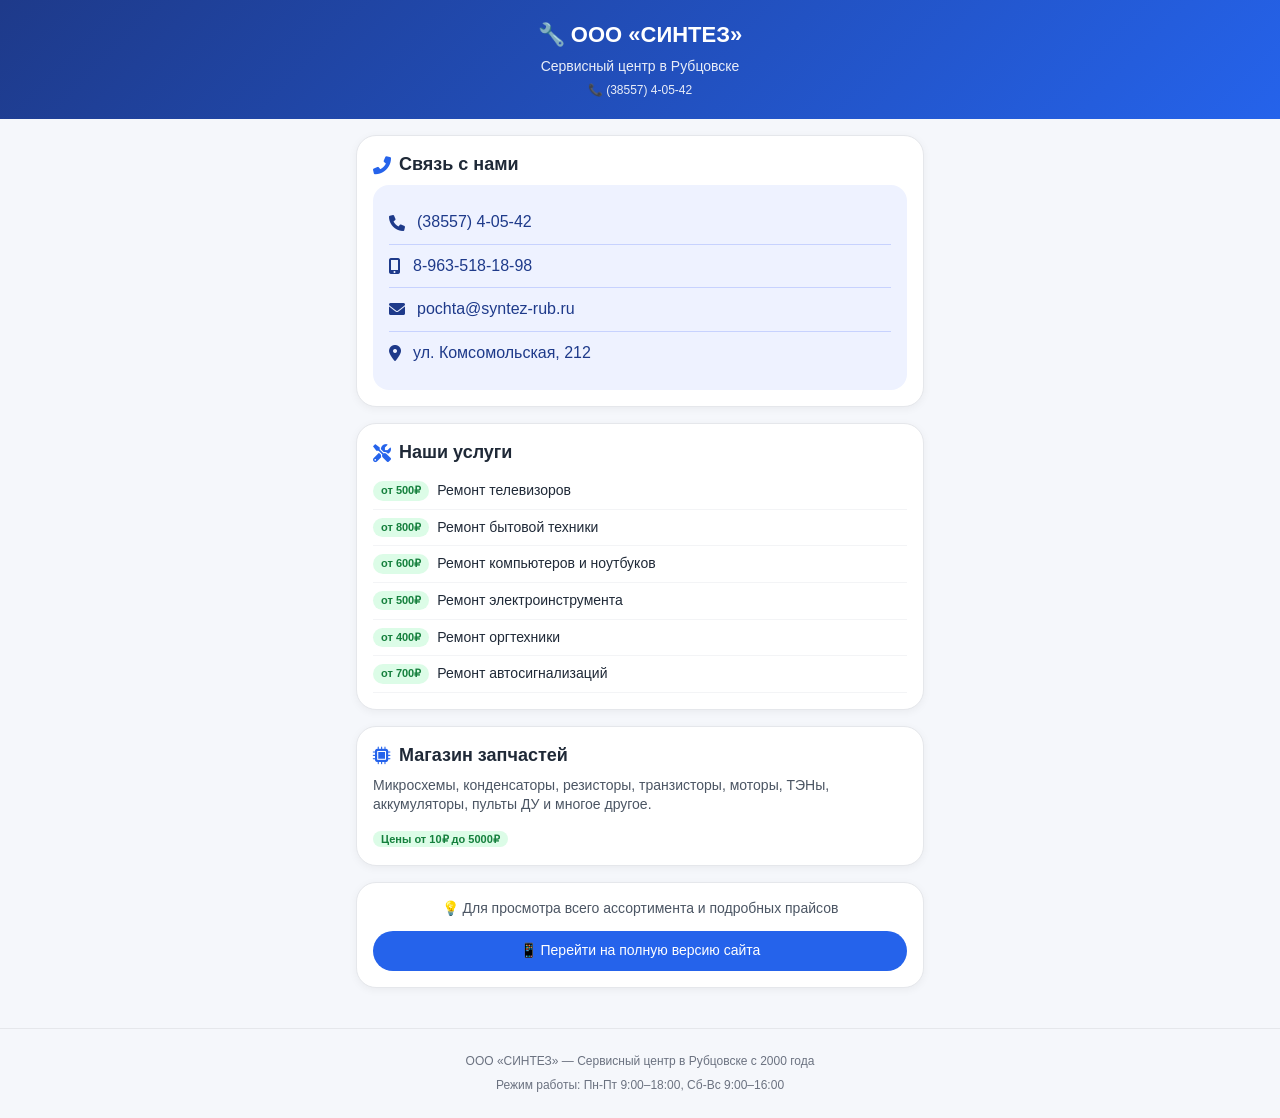
==== mobile.html @ 0b293bf0 "Create mobile.html" ====
<!DOCTYPE html>
<html lang="ru">
<head>
    <meta charset="UTF-8">
    <meta name="viewport" content="width=device-width, initial-scale=1.0, maximum-scale=1.0, user-scalable=yes">
    <title>ООО "СИНТЕЗ" — мобильная версия</title>
    <link rel="stylesheet" href="https://cdnjs.cloudflare.com/ajax/libs/font-awesome/6.0.0/css/all.min.css">
    <style>
        * {
            margin: 0;
            padding: 0;
            box-sizing: border-box;
        }
        body {
            font-family: -apple-system, BlinkMacSystemFont, 'Segoe UI', Roboto, sans-serif;
            background: #f5f7fb;
            color: #1f2937;
            line-height: 1.4;
        }
        .header {
            background: linear-gradient(135deg, #1e3a8a, #2563eb);
            color: white;
            padding: 20px 16px;
            text-align: center;
        }
        .header h1 {
            font-size: 22px;
            margin-bottom: 6px;
        }
        .header p {
            font-size: 14px;
            opacity: 0.9;
        }
        .container {
            padding: 16px;
            max-width: 600px;
            margin: 0 auto;
        }
        .card {
            background: white;
            border-radius: 20px;
            padding: 16px;
            margin-bottom: 16px;
            box-shadow: 0 2px 8px rgba(0,0,0,0.05);
            border: 1px solid #e5e7eb;
        }
        .card h3 {
            font-size: 18px;
            margin-bottom: 8px;
            display: flex;
            align-items: center;
            gap: 8px;
        }
        .card h3 i {
            color: #2563eb;
        }
        .card p {
            font-size: 14px;
            color: #4b5563;
            margin-bottom: 12px;
        }
        .btn {
            display: inline-block;
            background: #2563eb;
            color: white;
            padding: 10px 20px;
            border-radius: 30px;
            text-decoration: none;
            font-size: 14px;
            font-weight: 500;
            text-align: center;
            transition: 0.2s;
        }
        .btn-block {
            display: block;
            width: 100%;
            text-align: center;
        }
        .contact-block {
            background: #eef2ff;
            border-radius: 16px;
            padding: 16px;
            margin-top: 8px;
        }
        .contact-block a {
            display: flex;
            align-items: center;
            gap: 12px;
            text-decoration: none;
            color: #1e3a8a;
            font-size: 16px;
            font-weight: 500;
            padding: 10px 0;
            border-bottom: 1px solid #c7d2fe;
        }
        .contact-block a:last-child {
            border-bottom: none;
        }
        .footer {
            text-align: center;
            padding: 24px 16px;
            font-size: 12px;
            color: #6b7280;
            border-top: 1px solid #e5e7eb;
            margin-top: 8px;
        }
        .service-list {
            list-style: none;
        }
        .service-list li {
            padding: 8px 0;
            border-bottom: 1px solid #f3f4f6;
            font-size: 14px;
            display: flex;
            align-items: center;
            gap: 8px;
        }
        .badge {
            background: #dcfce7;
            color: #15803d;
            border-radius: 20px;
            padding: 2px 8px;
            font-size: 11px;
            font-weight: 600;
        }
    </style>
</head>
<body>

<div class="header">
    <h1>🔧 ООО «СИНТЕЗ»</h1>
    <p>Сервисный центр в Рубцовске</p>
    <p style="font-size: 12px; margin-top: 6px;">📞 (38557) 4-05-42</p>
</div>

<div class="container">

    <!-- Контакты (самое важное — сверху) -->
    <div class="card">
        <h3><i class="fas fa-phone-alt"></i> Связь с нами</h3>
        <div class="contact-block">
            <a href="tel:+73855740542"><i class="fas fa-phone"></i> (38557) 4-05-42</a>
            <a href="tel:+79635181898"><i class="fas fa-mobile-alt"></i> 8-963-518-18-98</a>
            <a href="mailto:pochta@syntez-rub.ru"><i class="fas fa-envelope"></i> pochta@syntez-rub.ru</a>
            <a href="https://yandex.ru/maps/?text=Рубцовск+Комсомольская+212" target="_blank"><i class="fas fa-map-marker-alt"></i> ул. Комсомольская, 212</a>
        </div>
    </div>

    <!-- Услуги (кратко) -->
    <div class="card">
        <h3><i class="fas fa-tools"></i> Наши услуги</h3>
        <ul class="service-list">
            <li><span class="badge">от 500₽</span> Ремонт телевизоров</li>
            <li><span class="badge">от 800₽</span> Ремонт бытовой техники</li>
            <li><span class="badge">от 600₽</span> Ремонт компьютеров и ноутбуков</li>
            <li><span class="badge">от 500₽</span> Ремонт электроинструмента</li>
            <li><span class="badge">от 400₽</span> Ремонт оргтехники</li>
            <li><span class="badge">от 700₽</span> Ремонт автосигнализаций</li>
        </ul>
    </div>

    <!-- Магазин запчастей (кратко) -->
    <div class="card">
        <h3><i class="fas fa-microchip"></i> Магазин запчастей</h3>
        <p>Микросхемы, конденсаторы, резисторы, транзисторы, моторы, ТЭНы, аккумуляторы, пульты ДУ и многое другое.</p>
        <span class="badge">Цены от 10₽ до 5000₽</span>
    </div>

    <!-- Кнопка перехода на полную версию -->
    <div class="card" style="text-align: center;">
        <p style="margin-bottom: 12px;">💡 Для просмотра всего ассортимента и подробных прайсов</p>
        <a href="index.html" class="btn btn-block">📱 Перейти на полную версию сайта</a>
    </div>

</div>

<div class="footer">
    <p>ООО «СИНТЕЗ» — Сервисный центр в Рубцовске с 2000 года</p>
    <p style="margin-top: 8px;">Режим работы: Пн-Пт 9:00–18:00, Сб-Вс 9:00–16:00</p>
</div>

</body>
</html>
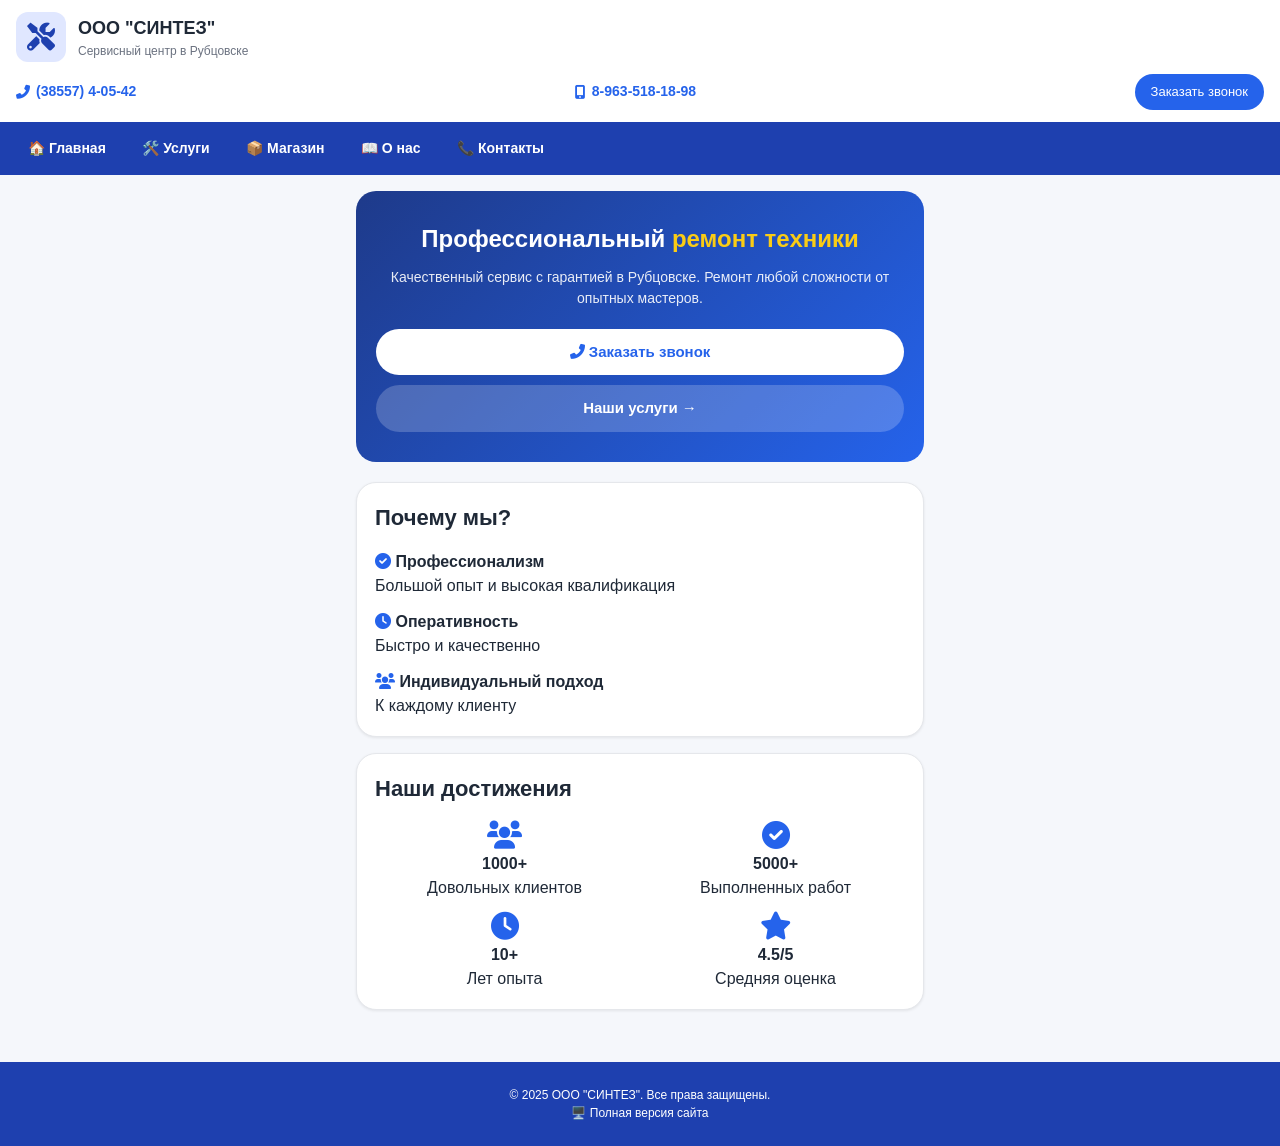
==== commit 8637218d: "Update mobile.html" ====
--- a/mobile.html
+++ b/mobile.html
@@ -11,173 +11,532 @@
             padding: 0;
             box-sizing: border-box;
         }
+
         body {
             font-family: -apple-system, BlinkMacSystemFont, 'Segoe UI', Roboto, sans-serif;
             background: #f5f7fb;
             color: #1f2937;
-            line-height: 1.4;
-        }
-        .header {
-            background: linear-gradient(135deg, #1e3a8a, #2563eb);
-            color: white;
-            padding: 20px 16px;
-            text-align: center;
-        }
-        .header h1 {
-            font-size: 22px;
-            margin-bottom: 6px;
-        }
-        .header p {
-            font-size: 14px;
-            opacity: 0.9;
-        }
+            line-height: 1.5;
+        }
+
+        /* ===== ШАПКА (как на ПК) ===== */
+        .header-top {
+            background: white;
+            padding: 12px 16px;
+            box-shadow: 0 1px 3px rgba(0,0,0,0.1);
+        }
+        .logo-area {
+            display: flex;
+            align-items: center;
+            gap: 12px;
+            margin-bottom: 12px;
+        }
+        .logo-icon {
+            background: #e0e7ff;
+            width: 50px;
+            height: 50px;
+            border-radius: 12px;
+            display: flex;
+            align-items: center;
+            justify-content: center;
+        }
+        .logo-icon i {
+            font-size: 28px;
+            color: #1e40af;
+        }
+        .logo-text h1 {
+            font-size: 18px;
+            color: #1f2937;
+        }
+        .logo-text p {
+            font-size: 12px;
+            color: #6b7280;
+        }
+        .contact-row-mobile {
+            display: flex;
+            justify-content: space-between;
+            align-items: center;
+            flex-wrap: wrap;
+            gap: 10px;
+            margin-top: 8px;
+        }
+        .phone-link {
+            display: flex;
+            align-items: center;
+            gap: 6px;
+            font-weight: bold;
+            color: #2563eb;
+            text-decoration: none;
+            font-size: 14px;
+        }
+        .callback-btn {
+            background: #2563eb;
+            color: white;
+            padding: 8px 16px;
+            border-radius: 30px;
+            text-decoration: none;
+            font-size: 13px;
+            font-weight: 500;
+        }
+
+        /* ===== МЕНЮ (горизонтальное, прокручиваемое) ===== */
+        .menu-bar {
+            background: #1e40af;
+            padding: 8px 12px;
+            overflow-x: auto;
+            white-space: nowrap;
+            -webkit-overflow-scrolling: touch;
+        }
+        .menu-bar a {
+            display: inline-block;
+            color: white;
+            text-decoration: none;
+            font-size: 14px;
+            font-weight: 600;
+            padding: 8px 14px;
+            margin: 0 2px;
+            border-radius: 30px;
+        }
+        .menu-bar a:active {
+            background: #3b82f6;
+        }
+
+        /* ===== ОБЩИЕ БЛОКИ ===== */
         .container {
-            padding: 16px;
             max-width: 600px;
             margin: 0 auto;
+            padding: 16px;
         }
         .card {
             background: white;
             border-radius: 20px;
-            padding: 16px;
+            padding: 18px;
             margin-bottom: 16px;
-            box-shadow: 0 2px 8px rgba(0,0,0,0.05);
+            box-shadow: 0 1px 3px rgba(0,0,0,0.08);
             border: 1px solid #e5e7eb;
         }
-        .card h3 {
-            font-size: 18px;
-            margin-bottom: 8px;
+        .section-title {
+            font-size: 22px;
+            font-weight: 700;
+            margin-bottom: 16px;
+            color: #1f2937;
+        }
+        .section-subtitle {
+            font-size: 14px;
+            color: #6b7280;
+            margin-bottom: 16px;
+        }
+
+        /* ===== ГЛАВНЫЙ ЭКРАН (hero) ===== */
+        .hero {
+            background: linear-gradient(135deg, #1e3a8a, #2563eb);
+            border-radius: 20px;
+            padding: 30px 20px;
+            text-align: center;
+            color: white;
+            margin-bottom: 20px;
+        }
+        .hero h2 {
+            font-size: 24px;
+            margin-bottom: 10px;
+        }
+        .hero p {
+            font-size: 14px;
+            margin-bottom: 20px;
+            opacity: 0.9;
+        }
+        .hero-buttons {
+            display: flex;
+            flex-direction: column;
+            gap: 10px;
+        }
+        .hero-btn {
+            display: block;
+            background: rgba(255,255,255,0.2);
+            color: white;
+            padding: 12px;
+            border-radius: 50px;
+            text-decoration: none;
+            font-weight: 600;
+            font-size: 15px;
+        }
+        .hero-btn.primary {
+            background: white;
+            color: #2563eb;
+        }
+
+        /* ===== СЕТКА УСЛУГ ===== */
+        .services-grid {
+            display: flex;
+            flex-direction: column;
+            gap: 14px;
+        }
+        .service-item-card {
+            background: white;
+            border: 1px solid #e5e7eb;
+            border-radius: 16px;
+            overflow: hidden;
+        }
+        .service-header {
+            background: #2563eb;
+            padding: 14px;
+            color: white;
+            font-weight: 700;
+            font-size: 16px;
+        }
+        .service-body {
+            padding: 14px;
+        }
+        .service-body p {
+            font-size: 13px;
+            color: #4b5563;
+            margin-bottom: 12px;
+        }
+        .service-features {
+            list-style: none;
+            margin-bottom: 14px;
+        }
+        .service-features li {
+            font-size: 12px;
+            padding: 4px 0;
             display: flex;
             align-items: center;
             gap: 8px;
         }
-        .card h3 i {
+        .order-link {
             color: #2563eb;
-        }
-        .card p {
-            font-size: 14px;
+            text-decoration: none;
+            font-weight: 600;
+            font-size: 13px;
+        }
+
+        /* ===== МАГАЗИН (сетка) ===== */
+        .shop-grid {
+            display: grid;
+            grid-template-columns: repeat(2, 1fr);
+            gap: 12px;
+        }
+        .product-card {
+            background: white;
+            border: 1px solid #e5e7eb;
+            border-radius: 16px;
+            padding: 12px;
+            text-align: center;
+        }
+        .product-card i {
+            font-size: 32px;
+            color: #2563eb;
+            margin-bottom: 8px;
+        }
+        .product-card h4 {
+            font-size: 14px;
+            font-weight: 600;
+            margin-bottom: 4px;
+        }
+        .product-card p {
+            font-size: 12px;
+            color: #6b7280;
+        }
+        .product-price {
+            font-weight: bold;
+            color: #16a34a;
+            margin-top: 8px;
+            font-size: 14px;
+        }
+
+        /* ===== ОТЗЫВЫ ===== */
+        .review-card {
+            background: white;
+            border-radius: 16px;
+            padding: 14px;
+            margin-bottom: 12px;
+            border-left: 4px solid #2563eb;
+            box-shadow: 0 1px 2px rgba(0,0,0,0.05);
+        }
+        .review-name {
+            font-weight: bold;
+            margin-bottom: 6px;
+        }
+        .review-text {
+            font-size: 13px;
             color: #4b5563;
-            margin-bottom: 12px;
-        }
-        .btn {
-            display: inline-block;
-            background: #2563eb;
-            color: white;
-            padding: 10px 20px;
-            border-radius: 30px;
-            text-decoration: none;
-            font-size: 14px;
-            font-weight: 500;
-            text-align: center;
-            transition: 0.2s;
-        }
-        .btn-block {
-            display: block;
-            width: 100%;
-            text-align: center;
-        }
-        .contact-block {
-            background: #eef2ff;
-            border-radius: 16px;
-            padding: 16px;
-            margin-top: 8px;
-        }
-        .contact-block a {
+            margin-bottom: 6px;
+        }
+        .review-date {
+            font-size: 10px;
+            color: #9ca3af;
+        }
+
+        /* ===== КОНТАКТЫ ===== */
+        .contact-info {
+            display: flex;
+            flex-direction: column;
+            gap: 12px;
+        }
+        .contact-line {
             display: flex;
             align-items: center;
             gap: 12px;
-            text-decoration: none;
-            color: #1e3a8a;
-            font-size: 16px;
-            font-weight: 500;
-            padding: 10px 0;
-            border-bottom: 1px solid #c7d2fe;
-        }
-        .contact-block a:last-child {
-            border-bottom: none;
-        }
+            font-size: 14px;
+        }
+        .requisites {
+            background: #f3f4f6;
+            border-radius: 16px;
+            padding: 14px;
+            margin-top: 12px;
+            font-size: 12px;
+        }
+
+        /* ===== ФУТЕР ===== */
         .footer {
+            background: #1e40af;
+            color: white;
             text-align: center;
             padding: 24px 16px;
+            margin-top: 20px;
             font-size: 12px;
-            color: #6b7280;
-            border-top: 1px solid #e5e7eb;
-            margin-top: 8px;
-        }
-        .service-list {
-            list-style: none;
-        }
-        .service-list li {
-            padding: 8px 0;
-            border-bottom: 1px solid #f3f4f6;
-            font-size: 14px;
-            display: flex;
-            align-items: center;
-            gap: 8px;
-        }
-        .badge {
-            background: #dcfce7;
-            color: #15803d;
-            border-radius: 20px;
-            padding: 2px 8px;
-            font-size: 11px;
-            font-weight: 600;
+        }
+        .footer a {
+            color: white;
+            text-decoration: none;
+        }
+
+        .hidden-section {
+            display: none;
+        }
+        .active-section {
+            display: block;
         }
     </style>
 </head>
 <body>
 
-<div class="header">
-    <h1>🔧 ООО «СИНТЕЗ»</h1>
-    <p>Сервисный центр в Рубцовске</p>
-    <p style="font-size: 12px; margin-top: 6px;">📞 (38557) 4-05-42</p>
+<!-- ШАПКА -->
+<div class="header-top">
+    <div class="logo-area">
+        <div class="logo-icon">
+            <i class="fas fa-tools"></i>
+        </div>
+        <div class="logo-text">
+            <h1>ООО "СИНТЕЗ"</h1>
+            <p>Сервисный центр в Рубцовске</p>
+        </div>
+    </div>
+    <div class="contact-row-mobile">
+        <a href="tel:+73855740542" class="phone-link">
+            <i class="fas fa-phone-alt"></i> (38557) 4-05-42
+        </a>
+        <a href="tel:+79635181898" class="phone-link">
+            <i class="fas fa-mobile-alt"></i> 8-963-518-18-98
+        </a>
+        <a href="#contact" class="callback-btn" id="mobile-callback-link">Заказать звонок</a>
+    </div>
 </div>
 
-<div class="container">
-
-    <!-- Контакты (самое важное — сверху) -->
-    <div class="card">
-        <h3><i class="fas fa-phone-alt"></i> Связь с нами</h3>
-        <div class="contact-block">
-            <a href="tel:+73855740542"><i class="fas fa-phone"></i> (38557) 4-05-42</a>
-            <a href="tel:+79635181898"><i class="fas fa-mobile-alt"></i> 8-963-518-18-98</a>
-            <a href="mailto:pochta@syntez-rub.ru"><i class="fas fa-envelope"></i> pochta@syntez-rub.ru</a>
-            <a href="https://yandex.ru/maps/?text=Рубцовск+Комсомольская+212" target="_blank"><i class="fas fa-map-marker-alt"></i> ул. Комсомольская, 212</a>
-        </div>
-    </div>
-
-    <!-- Услуги (кратко) -->
-    <div class="card">
-        <h3><i class="fas fa-tools"></i> Наши услуги</h3>
-        <ul class="service-list">
-            <li><span class="badge">от 500₽</span> Ремонт телевизоров</li>
-            <li><span class="badge">от 800₽</span> Ремонт бытовой техники</li>
-            <li><span class="badge">от 600₽</span> Ремонт компьютеров и ноутбуков</li>
-            <li><span class="badge">от 500₽</span> Ремонт электроинструмента</li>
-            <li><span class="badge">от 400₽</span> Ремонт оргтехники</li>
-            <li><span class="badge">от 700₽</span> Ремонт автосигнализаций</li>
-        </ul>
-    </div>
-
-    <!-- Магазин запчастей (кратко) -->
-    <div class="card">
-        <h3><i class="fas fa-microchip"></i> Магазин запчастей</h3>
-        <p>Микросхемы, конденсаторы, резисторы, транзисторы, моторы, ТЭНы, аккумуляторы, пульты ДУ и многое другое.</p>
-        <span class="badge">Цены от 10₽ до 5000₽</span>
-    </div>
-
-    <!-- Кнопка перехода на полную версию -->
-    <div class="card" style="text-align: center;">
-        <p style="margin-bottom: 12px;">💡 Для просмотра всего ассортимента и подробных прайсов</p>
-        <a href="index.html" class="btn btn-block">📱 Перейти на полную версию сайта</a>
-    </div>
-
+<!-- МЕНЮ (5 разделов) -->
+<div class="menu-bar">
+    <a href="#" data-section="home">🏠 Главная</a>
+    <a href="#" data-section="services">🛠️ Услуги</a>
+    <a href="#" data-section="shop">📦 Магазин</a>
+    <a href="#" data-section="about">📖 О нас</a>
+    <a href="#" data-section="contacts">📞 Контакты</a>
 </div>
 
-<div class="footer">
-    <p>ООО «СИНТЕЗ» — Сервисный центр в Рубцовске с 2000 года</p>
-    <p style="margin-top: 8px;">Режим работы: Пн-Пт 9:00–18:00, Сб-Вс 9:00–16:00</p>
+<!-- КОНТЕЙНЕР ДЛЯ ВСЕХ РАЗДЕЛОВ -->
+<div class="container" id="sections-container">
+    
+    <!-- РАЗДЕЛ: ГЛАВНАЯ -->
+    <div id="home-section" class="section active-section">
+        <div class="hero">
+            <h2>Профессиональный <span style="color:#facc15;">ремонт техники</span></h2>
+            <p>Качественный сервис с гарантией в Рубцовске. Ремонт любой сложности от опытных мастеров.</p>
+            <div class="hero-buttons">
+                <a href="tel:+73855740542" class="hero-btn primary"><i class="fas fa-phone-alt"></i> Заказать звонок</a>
+                <a href="#" data-section="services" class="hero-btn">Наши услуги →</a>
+            </div>
+        </div>
+
+        <div class="card">
+            <h3 class="section-title">Почему мы?</h3>
+            <div style="display:flex; flex-direction:column; gap:12px;">
+                <div><i class="fas fa-check-circle" style="color:#2563eb;"></i> <strong>Профессионализм</strong><br>Большой опыт и высокая квалификация</div>
+                <div><i class="fas fa-clock" style="color:#2563eb;"></i> <strong>Оперативность</strong><br>Быстро и качественно</div>
+                <div><i class="fas fa-users" style="color:#2563eb;"></i> <strong>Индивидуальный подход</strong><br>К каждому клиенту</div>
+            </div>
+        </div>
+
+        <div class="card">
+            <h3 class="section-title">Наши достижения</h3>
+            <div style="display:grid; grid-template-columns:repeat(2,1fr); gap:12px; text-align:center;">
+                <div><i class="fas fa-users" style="font-size:28px; color:#2563eb;"></i><br><strong>1000+</strong><br>Довольных клиентов</div>
+                <div><i class="fas fa-check-circle" style="font-size:28px; color:#2563eb;"></i><br><strong>5000+</strong><br>Выполненных работ</div>
+                <div><i class="fas fa-clock" style="font-size:28px; color:#2563eb;"></i><br><strong>10+</strong><br>Лет опыта</div>
+                <div><i class="fas fa-star" style="font-size:28px; color:#2563eb;"></i><br><strong>4.5/5</strong><br>Средняя оценка</div>
+            </div>
+        </div>
+    </div>
+
+    <!-- РАЗДЕЛ: УСЛУГИ -->
+    <div id="services-section" class="section hidden-section">
+        <div class="card">
+            <h3 class="section-title">Ремонт техники любой сложности</h3>
+            <p class="section-subtitle">Все виды бытовой и цифровой техники</p>
+            <div class="services-grid">
+                <div class="service-item-card">
+                    <div class="service-header"><i class="fas fa-tv"></i> Ремонт телевизоров</div>
+                    <div class="service-body">
+                        <p>Диагностика и ремонт ЖК, LED и плазменных телевизоров.</p>
+                        <ul class="service-features">
+                            <li><i class="fas fa-check-circle" style="color:#16a34a;"></i> Диагностика бесплатно</li>
+                            <li><i class="fas fa-check-circle" style="color:#16a34a;"></i> Гарантия до 2 лет</li>
+                            <li><i class="fas fa-check-circle" style="color:#16a34a;"></i> Выезд мастера</li>
+                        </ul>
+                        <a href="#contact" class="order-link">Заказать ремонт →</a>
+                    </div>
+                </div>
+                <div class="service-item-card">
+                    <div class="service-header"><i class="fas fa-blender"></i> Ремонт бытовой техники</div>
+                    <div class="service-body">
+                        <p>Холодильники, стиральные машины, микроволновки, пылесосы.</p>
+                        <ul class="service-features">
+                            <li><i class="fas fa-check-circle" style="color:#16a34a;"></i> Оригинальные запчасти</li>
+                            <li><i class="fas fa-check-circle" style="color:#16a34a;"></i> Ремонт в день обращения</li>
+                            <li><i class="fas fa-check-circle" style="color:#16a34a;"></i> Гарантия 1 год</li>
+                        </ul>
+                        <a href="#contact" class="order-link">Заказать ремонт →</a>
+                    </div>
+                </div>
+                <div class="service-item-card">
+                    <div class="service-header"><i class="fas fa-laptop"></i> Ремонт компьютеров</div>
+                    <div class="service-body">
+                        <p>ПК, ноутбуки, моноблоки. Чистка, замена термопасты.</p>
+                        <ul class="service-features">
+                            <li><i class="fas fa-check-circle" style="color:#16a34a;"></i> Восстановление данных</li>
+                            <li><i class="fas fa-check-circle" style="color:#16a34a;"></i> Апгрейд системы</li>
+                            <li><i class="fas fa-check-circle" style="color:#16a34a;"></i> Установка ПО</li>
+                        </ul>
+                        <a href="#contact" class="order-link">Заказать ремонт →</a>
+                    </div>
+                </div>
+            </div>
+        </div>
+    </div>
+
+    <!-- РАЗДЕЛ: МАГАЗИН -->
+    <div id="shop-section" class="section hidden-section">
+        <div class="card">
+            <h3 class="section-title">Запчасти и комплектующие</h3>
+            <div class="shop-grid">
+                <div class="product-card"><i class="fas fa-microchip"></i><h4>Микросхемы</h4><p>от 50 ₽</p></div>
+                <div class="product-card"><i class="fas fa-bolt"></i><h4>Конденсаторы</h4><p>от 20 ₽</p></div>
+                <div class="product-card"><i class="fas fa-charging-station"></i><h4>Резисторы</h4><p>от 10 ₽</p></div>
+                <div class="product-card"><i class="fas fa-project-diagram"></i><h4>Транзисторы</h4><p>от 30 ₽</p></div>
+                <div class="product-card"><i class="fas fa-fan"></i><h4>Моторы</h4><p>от 1500 ₽</p></div>
+                <div class="product-card"><i class="fas fa-temperature-high"></i><h4>ТЭНы</h4><p>от 500 ₽</p></div>
+            </div>
+        </div>
+    </div>
+
+    <!-- РАЗДЕЛ: О НАС -->
+    <div id="about-section" class="section hidden-section">
+        <div class="card">
+            <h3 class="section-title">ООО "СИНТЕЗ" - Сервисный центр</h3>
+            <p>Более 15 лет мы предоставляем профессиональные услуги по ремонту техники в Рубцовске.</p>
+        </div>
+        <div class="card">
+            <h3 class="section-title">Наша история</h3>
+            <p>Основан в 2000 году с небольшой мастерской. Выросли в крупный сервисный центр.</p>
+            <p>В 2015 году первыми внедрили систему электронной очереди и онлайн-записи.</p>
+        </div>
+        <div class="card">
+            <h3 class="section-title">Наша миссия</h3>
+            <p>Ваша рабочая техника - наша забота!</p>
+        </div>
+    </div>
+
+    <!-- РАЗДЕЛ: КОНТАКТЫ -->
+    <div id="contacts-section" class="section hidden-section">
+        <div class="card">
+            <h3 class="section-title">Свяжитесь с нами</h3>
+            <div class="contact-info">
+                <div class="contact-line"><i class="fas fa-phone-alt"></i> (38557) 4-05-42</div>
+                <div class="contact-line"><i class="fas fa-mobile-alt"></i> 8-963-518-18-98</div>
+                <div class="contact-line"><i class="fas fa-envelope"></i> pochta@syntez-rub.ru</div>
+                <div class="contact-line"><i class="fas fa-map-marker-alt"></i> г. Рубцовск, ул. Комсомольская, 212</div>
+            </div>
+        </div>
+        <div class="card">
+            <h3 class="section-title">Режим работы</h3>
+            <p>Пн-Пт: 9:00 – 18:00</p>
+            <p>Сб-Вс: 9:00 – 16:00</p>
+        </div>
+        <div class="card">
+            <h3 class="section-title">Реквизиты</h3>
+            <div class="requisites">
+                ИНН: 1234567890<br>
+                КПП: 123456789<br>
+                ОГРН: 1234567890123
+            </div>
+        </div>
+    </div>
 </div>
+
+<footer class="footer">
+    <p>© 2025 ООО "СИНТЕЗ". Все права защищены.</p>
+    <p><a href="index.html">🖥️ Полная версия сайта</a></p>
+</footer>
+
+<script>
+    // Переключение разделов
+    const sections = {
+        home: document.getElementById('home-section'),
+        services: document.getElementById('services-section'),
+        shop: document.getElementById('shop-section'),
+        about: document.getElementById('about-section'),
+        contacts: document.getElementById('contacts-section')
+    };
+
+    function showSection(sectionId) {
+        Object.keys(sections).forEach(key => {
+            sections[key].classList.add('hidden-section');
+            sections[key].classList.remove('active-section');
+        });
+        sections[sectionId].classList.remove('hidden-section');
+        sections[sectionId].classList.add('active-section');
+        window.scrollTo(0, 0);
+    }
+
+    document.querySelectorAll('.menu-bar a').forEach(link => {
+        link.addEventListener('click', (e) => {
+            e.preventDefault();
+            const section = link.getAttribute('data-section');
+            if (section && sections[section]) {
+                showSection(section);
+            }
+        });
+    });
+
+    // Обработка кнопок "Заказать звонок" и "Наши услуги"
+    document.querySelectorAll('[data-section="services"]').forEach(btn => {
+        btn.addEventListener('click', (e) => {
+            e.preventDefault();
+            showSection('services');
+        });
+    });
+
+    document.getElementById('mobile-callback-link').addEventListener('click', (e) => {
+        e.preventDefault();
+        window.location.href = 'tel:+73855740542';
+    });
+
+    // При клике на "Заказать ремонт" (переход в контакты)
+    document.querySelectorAll('.order-link').forEach(link => {
+        link.addEventListener('click', (e) => {
+            e.preventDefault();
+            showSection('contacts');
+        });
+    });
+</script>
 
 </body>
 </html>
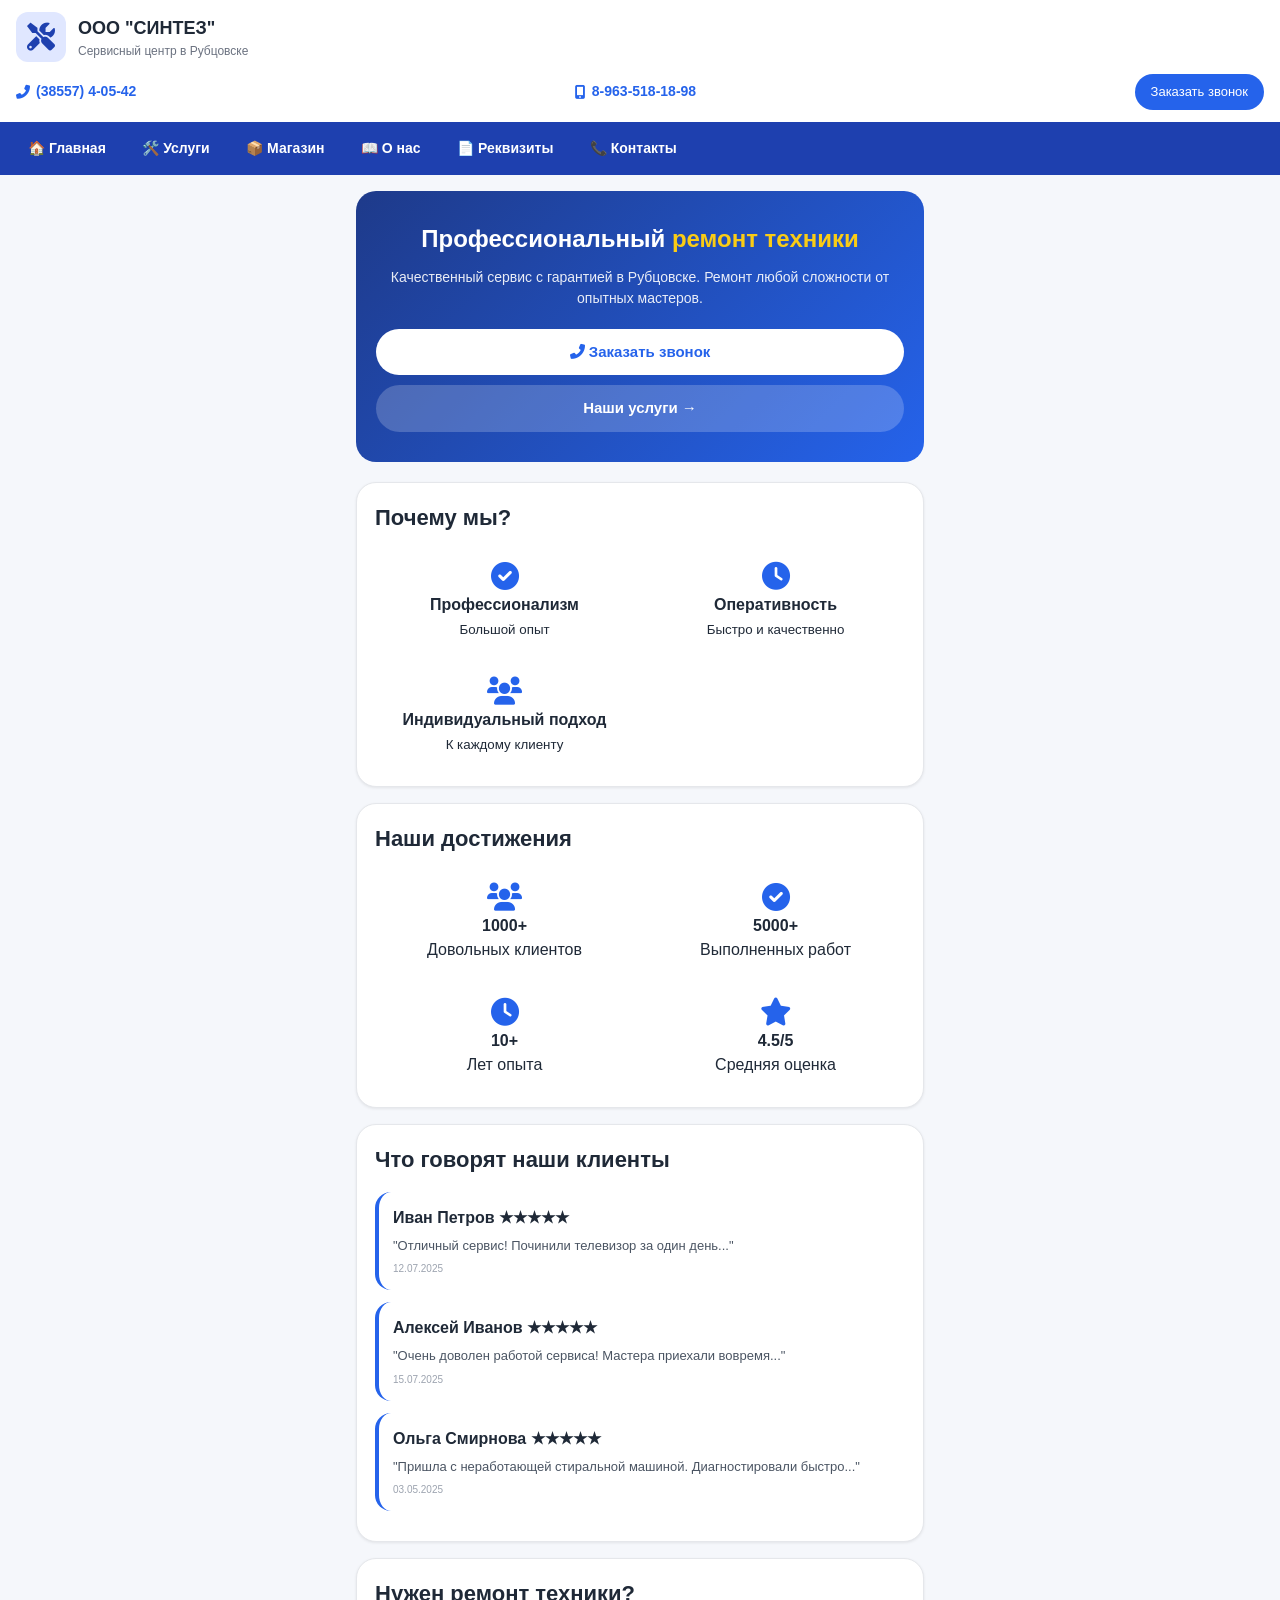
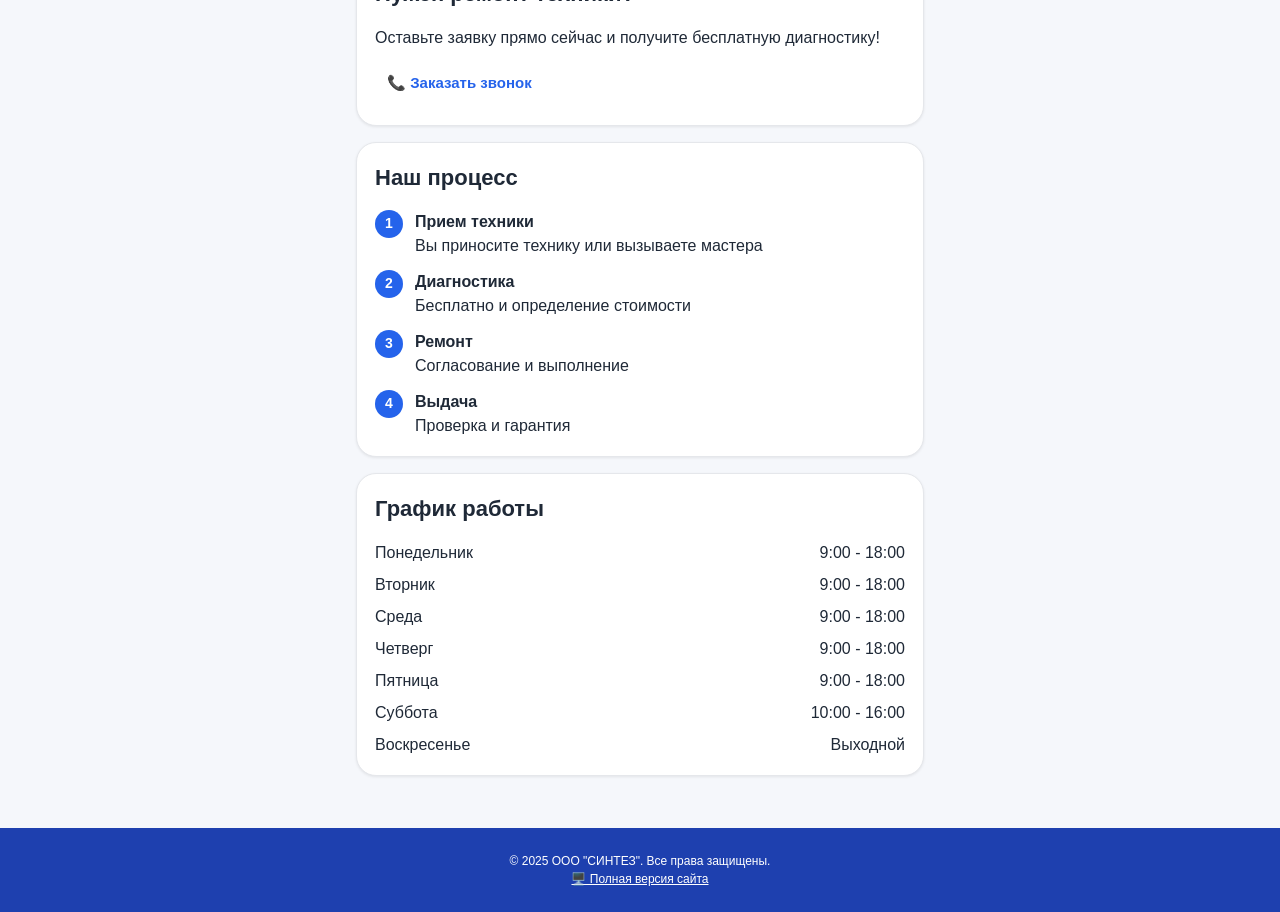
==== commit 76c051c2: "Update mobile.html" ====
--- a/mobile.html
+++ b/mobile.html
@@ -11,15 +11,13 @@
             padding: 0;
             box-sizing: border-box;
         }
-
         body {
             font-family: -apple-system, BlinkMacSystemFont, 'Segoe UI', Roboto, sans-serif;
             background: #f5f7fb;
             color: #1f2937;
             line-height: 1.5;
         }
-
-        /* ===== ШАПКА (как на ПК) ===== */
+        /* ШАПКА */
         .header-top {
             background: white;
             padding: 12px 16px;
@@ -78,8 +76,7 @@
             font-size: 13px;
             font-weight: 500;
         }
-
-        /* ===== МЕНЮ (горизонтальное, прокручиваемое) ===== */
+        /* МЕНЮ (горизонтальное) */
         .menu-bar {
             background: #1e40af;
             padding: 8px 12px;
@@ -100,8 +97,7 @@
         .menu-bar a:active {
             background: #3b82f6;
         }
-
-        /* ===== ОБЩИЕ БЛОКИ ===== */
+        /* ОБЩИЕ БЛОКИ */
         .container {
             max-width: 600px;
             margin: 0 auto;
@@ -126,8 +122,7 @@
             color: #6b7280;
             margin-bottom: 16px;
         }
-
-        /* ===== ГЛАВНЫЙ ЭКРАН (hero) ===== */
+        /* ГЛАВНЫЙ ЭКРАН */
         .hero {
             background: linear-gradient(135deg, #1e3a8a, #2563eb);
             border-radius: 20px;
@@ -164,37 +159,40 @@
             background: white;
             color: #2563eb;
         }
-
-        /* ===== СЕТКА УСЛУГ ===== */
-        .services-grid {
-            display: flex;
-            flex-direction: column;
-            gap: 14px;
-        }
-        .service-item-card {
+        /* СЕТКИ */
+        .grid-3, .grid-4, .shop-grid {
+            display: grid;
+            grid-template-columns: repeat(2, 1fr);
+            gap: 12px;
+        }
+        .grid-item {
+            text-align: center;
+            padding: 12px;
+        }
+        .service-card {
             background: white;
             border: 1px solid #e5e7eb;
             border-radius: 16px;
             overflow: hidden;
+            margin-bottom: 14px;
         }
         .service-header {
             background: #2563eb;
-            padding: 14px;
+            padding: 12px;
             color: white;
             font-weight: 700;
-            font-size: 16px;
+            font-size: 15px;
         }
         .service-body {
-            padding: 14px;
+            padding: 12px;
         }
         .service-body p {
             font-size: 13px;
-            color: #4b5563;
-            margin-bottom: 12px;
+            margin-bottom: 10px;
         }
         .service-features {
             list-style: none;
-            margin-bottom: 14px;
+            margin-bottom: 12px;
         }
         .service-features li {
             font-size: 12px;
@@ -209,13 +207,6 @@
             font-weight: 600;
             font-size: 13px;
         }
-
-        /* ===== МАГАЗИН (сетка) ===== */
-        .shop-grid {
-            display: grid;
-            grid-template-columns: repeat(2, 1fr);
-            gap: 12px;
-        }
         .product-card {
             background: white;
             border: 1px solid #e5e7eb;
@@ -224,34 +215,26 @@
             text-align: center;
         }
         .product-card i {
-            font-size: 32px;
+            font-size: 28px;
             color: #2563eb;
-            margin-bottom: 8px;
+            margin-bottom: 6px;
         }
         .product-card h4 {
-            font-size: 14px;
+            font-size: 13px;
             font-weight: 600;
-            margin-bottom: 4px;
-        }
-        .product-card p {
-            font-size: 12px;
-            color: #6b7280;
         }
         .product-price {
             font-weight: bold;
             color: #16a34a;
-            margin-top: 8px;
-            font-size: 14px;
-        }
-
-        /* ===== ОТЗЫВЫ ===== */
+            margin-top: 6px;
+            font-size: 12px;
+        }
         .review-card {
             background: white;
             border-radius: 16px;
             padding: 14px;
             margin-bottom: 12px;
             border-left: 4px solid #2563eb;
-            box-shadow: 0 1px 2px rgba(0,0,0,0.05);
         }
         .review-name {
             font-weight: bold;
@@ -266,28 +249,19 @@
             font-size: 10px;
             color: #9ca3af;
         }
-
-        /* ===== КОНТАКТЫ ===== */
-        .contact-info {
-            display: flex;
-            flex-direction: column;
+        .contact-line {
+            display: flex;
+            align-items: center;
             gap: 12px;
-        }
-        .contact-line {
-            display: flex;
-            align-items: center;
-            gap: 12px;
-            font-size: 14px;
+            font-size: 14px;
+            padding: 8px 0;
         }
         .requisites {
             background: #f3f4f6;
             border-radius: 16px;
             padding: 14px;
-            margin-top: 12px;
             font-size: 12px;
         }
-
-        /* ===== ФУТЕР ===== */
         .footer {
             background: #1e40af;
             color: white;
@@ -298,14 +272,43 @@
         }
         .footer a {
             color: white;
-            text-decoration: none;
-        }
-
+        }
         .hidden-section {
             display: none;
         }
         .active-section {
             display: block;
+        }
+        .process-steps {
+            display: flex;
+            flex-direction: column;
+            gap: 12px;
+        }
+        .step {
+            display: flex;
+            gap: 12px;
+            align-items: flex-start;
+        }
+        .step-num {
+            background: #2563eb;
+            color: white;
+            width: 28px;
+            height: 28px;
+            border-radius: 50%;
+            display: flex;
+            align-items: center;
+            justify-content: center;
+            font-weight: bold;
+            font-size: 14px;
+        }
+        .schedule-list {
+            display: flex;
+            flex-direction: column;
+            gap: 8px;
+        }
+        .schedule-row {
+            display: flex;
+            justify-content: space-between;
         }
     </style>
 </head>
@@ -314,38 +317,32 @@
 <!-- ШАПКА -->
 <div class="header-top">
     <div class="logo-area">
-        <div class="logo-icon">
-            <i class="fas fa-tools"></i>
-        </div>
+        <div class="logo-icon"><i class="fas fa-tools"></i></div>
         <div class="logo-text">
             <h1>ООО "СИНТЕЗ"</h1>
             <p>Сервисный центр в Рубцовске</p>
         </div>
     </div>
     <div class="contact-row-mobile">
-        <a href="tel:+73855740542" class="phone-link">
-            <i class="fas fa-phone-alt"></i> (38557) 4-05-42
-        </a>
-        <a href="tel:+79635181898" class="phone-link">
-            <i class="fas fa-mobile-alt"></i> 8-963-518-18-98
-        </a>
-        <a href="#contact" class="callback-btn" id="mobile-callback-link">Заказать звонок</a>
+        <a href="tel:+73855740542" class="phone-link"><i class="fas fa-phone-alt"></i> (38557) 4-05-42</a>
+        <a href="tel:+79635181898" class="phone-link"><i class="fas fa-mobile-alt"></i> 8-963-518-18-98</a>
+        <a href="tel:+73855740542" class="callback-btn">Заказать звонок</a>
     </div>
 </div>
 
-<!-- МЕНЮ (5 разделов) -->
+<!-- МЕНЮ -->
 <div class="menu-bar">
     <a href="#" data-section="home">🏠 Главная</a>
     <a href="#" data-section="services">🛠️ Услуги</a>
     <a href="#" data-section="shop">📦 Магазин</a>
     <a href="#" data-section="about">📖 О нас</a>
+    <a href="#" data-section="requisites">📄 Реквизиты</a>
     <a href="#" data-section="contacts">📞 Контакты</a>
 </div>
 
-<!-- КОНТЕЙНЕР ДЛЯ ВСЕХ РАЗДЕЛОВ -->
 <div class="container" id="sections-container">
     
-    <!-- РАЗДЕЛ: ГЛАВНАЯ -->
+    <!-- ===== РАЗДЕЛ: ГЛАВНАЯ ===== -->
     <div id="home-section" class="section active-section">
         <div class="hero">
             <h2>Профессиональный <span style="color:#facc15;">ремонт техники</span></h2>
@@ -358,126 +355,75 @@
 
         <div class="card">
             <h3 class="section-title">Почему мы?</h3>
-            <div style="display:flex; flex-direction:column; gap:12px;">
-                <div><i class="fas fa-check-circle" style="color:#2563eb;"></i> <strong>Профессионализм</strong><br>Большой опыт и высокая квалификация</div>
-                <div><i class="fas fa-clock" style="color:#2563eb;"></i> <strong>Оперативность</strong><br>Быстро и качественно</div>
-                <div><i class="fas fa-users" style="color:#2563eb;"></i> <strong>Индивидуальный подход</strong><br>К каждому клиенту</div>
+            <div class="grid-3">
+                <div class="grid-item"><i class="fas fa-check-circle" style="color:#2563eb; font-size:28px;"></i><br><strong>Профессионализм</strong><br><small>Большой опыт</small></div>
+                <div class="grid-item"><i class="fas fa-clock" style="color:#2563eb; font-size:28px;"></i><br><strong>Оперативность</strong><br><small>Быстро и качественно</small></div>
+                <div class="grid-item"><i class="fas fa-users" style="color:#2563eb; font-size:28px;"></i><br><strong>Индивидуальный подход</strong><br><small>К каждому клиенту</small></div>
             </div>
         </div>
 
         <div class="card">
             <h3 class="section-title">Наши достижения</h3>
-            <div style="display:grid; grid-template-columns:repeat(2,1fr); gap:12px; text-align:center;">
-                <div><i class="fas fa-users" style="font-size:28px; color:#2563eb;"></i><br><strong>1000+</strong><br>Довольных клиентов</div>
-                <div><i class="fas fa-check-circle" style="font-size:28px; color:#2563eb;"></i><br><strong>5000+</strong><br>Выполненных работ</div>
-                <div><i class="fas fa-clock" style="font-size:28px; color:#2563eb;"></i><br><strong>10+</strong><br>Лет опыта</div>
-                <div><i class="fas fa-star" style="font-size:28px; color:#2563eb;"></i><br><strong>4.5/5</strong><br>Средняя оценка</div>
+            <div class="grid-4">
+                <div class="grid-item"><i class="fas fa-users" style="font-size:28px; color:#2563eb;"></i><br><strong>1000+</strong><br>Довольных клиентов</div>
+                <div class="grid-item"><i class="fas fa-check-circle" style="font-size:28px; color:#2563eb;"></i><br><strong>5000+</strong><br>Выполненных работ</div>
+                <div class="grid-item"><i class="fas fa-clock" style="font-size:28px; color:#2563eb;"></i><br><strong>10+</strong><br>Лет опыта</div>
+                <div class="grid-item"><i class="fas fa-star" style="font-size:28px; color:#2563eb;"></i><br><strong>4.5/5</strong><br>Средняя оценка</div>
             </div>
         </div>
-    </div>
-
-    <!-- РАЗДЕЛ: УСЛУГИ -->
+
+        <div class="card">
+            <h3 class="section-title">Что говорят наши клиенты</h3>
+            <div class="review-card"><div class="review-name">Иван Петров ★★★★★</div><div class="review-text">"Отличный сервис! Починили телевизор за один день..."</div><div class="review-date">12.07.2025</div></div>
+            <div class="review-card"><div class="review-name">Алексей Иванов ★★★★★</div><div class="review-text">"Очень доволен работой сервиса! Мастера приехали вовремя..."</div><div class="review-date">15.07.2025</div></div>
+            <div class="review-card"><div class="review-name">Ольга Смирнова ★★★★★</div><div class="review-text">"Пришла с неработающей стиральной машиной. Диагностировали быстро..."</div><div class="review-date">03.05.2025</div></div>
+        </div>
+
+        <!-- Боковые панели (вынесены вниз) -->
+        <div class="card"><h3 class="section-title">Нужен ремонт техники?</h3><p>Оставьте заявку прямо сейчас и получите бесплатную диагностику!</p><a href="tel:+73855740542" class="hero-btn primary" style="display:inline-block; margin-top:10px;">📞 Заказать звонок</a></div>
+        <div class="card"><h3 class="section-title">Наш процесс</h3><div class="process-steps"><div class="step"><div class="step-num">1</div><div><strong>Прием техники</strong><br>Вы приносите технику или вызываете мастера</div></div><div class="step"><div class="step-num">2</div><div><strong>Диагностика</strong><br>Бесплатно и определение стоимости</div></div><div class="step"><div class="step-num">3</div><div><strong>Ремонт</strong><br>Согласование и выполнение</div></div><div class="step"><div class="step-num">4</div><div><strong>Выдача</strong><br>Проверка и гарантия</div></div></div></div>
+        <div class="card"><h3 class="section-title">График работы</h3><div class="schedule-list"><div class="schedule-row"><span>Понедельник</span><span>9:00 - 18:00</span></div><div class="schedule-row"><span>Вторник</span><span>9:00 - 18:00</span></div><div class="schedule-row"><span>Среда</span><span>9:00 - 18:00</span></div><div class="schedule-row"><span>Четверг</span><span>9:00 - 18:00</span></div><div class="schedule-row"><span>Пятница</span><span>9:00 - 18:00</span></div><div class="schedule-row"><span>Суббота</span><span>10:00 - 16:00</span></div><div class="schedule-row"><span>Воскресенье</span><span>Выходной</span></div></div></div>
+    </div>
+
+    <!-- ===== УСЛУГИ (все 9 видов) ===== -->
     <div id="services-section" class="section hidden-section">
-        <div class="card">
-            <h3 class="section-title">Ремонт техники любой сложности</h3>
-            <p class="section-subtitle">Все виды бытовой и цифровой техники</p>
-            <div class="services-grid">
-                <div class="service-item-card">
-                    <div class="service-header"><i class="fas fa-tv"></i> Ремонт телевизоров</div>
-                    <div class="service-body">
-                        <p>Диагностика и ремонт ЖК, LED и плазменных телевизоров.</p>
-                        <ul class="service-features">
-                            <li><i class="fas fa-check-circle" style="color:#16a34a;"></i> Диагностика бесплатно</li>
-                            <li><i class="fas fa-check-circle" style="color:#16a34a;"></i> Гарантия до 2 лет</li>
-                            <li><i class="fas fa-check-circle" style="color:#16a34a;"></i> Выезд мастера</li>
-                        </ul>
-                        <a href="#contact" class="order-link">Заказать ремонт →</a>
-                    </div>
-                </div>
-                <div class="service-item-card">
-                    <div class="service-header"><i class="fas fa-blender"></i> Ремонт бытовой техники</div>
-                    <div class="service-body">
-                        <p>Холодильники, стиральные машины, микроволновки, пылесосы.</p>
-                        <ul class="service-features">
-                            <li><i class="fas fa-check-circle" style="color:#16a34a;"></i> Оригинальные запчасти</li>
-                            <li><i class="fas fa-check-circle" style="color:#16a34a;"></i> Ремонт в день обращения</li>
-                            <li><i class="fas fa-check-circle" style="color:#16a34a;"></i> Гарантия 1 год</li>
-                        </ul>
-                        <a href="#contact" class="order-link">Заказать ремонт →</a>
-                    </div>
-                </div>
-                <div class="service-item-card">
-                    <div class="service-header"><i class="fas fa-laptop"></i> Ремонт компьютеров</div>
-                    <div class="service-body">
-                        <p>ПК, ноутбуки, моноблоки. Чистка, замена термопасты.</p>
-                        <ul class="service-features">
-                            <li><i class="fas fa-check-circle" style="color:#16a34a;"></i> Восстановление данных</li>
-                            <li><i class="fas fa-check-circle" style="color:#16a34a;"></i> Апгрейд системы</li>
-                            <li><i class="fas fa-check-circle" style="color:#16a34a;"></i> Установка ПО</li>
-                        </ul>
-                        <a href="#contact" class="order-link">Заказать ремонт →</a>
-                    </div>
-                </div>
-            </div>
-        </div>
-    </div>
-
-    <!-- РАЗДЕЛ: МАГАЗИН -->
+        <div class="card"><h3 class="section-title">Ремонт техники любой сложности</h3><p>Все виды бытовой и цифровой техники</p></div>
+        <div class="service-card"><div class="service-header"><i class="fas fa-tv"></i> Ремонт телевизоров</div><div class="service-body"><p>Диагностика и ремонт ЖК, LED и плазменных телевизоров.</p><ul class="service-features"><li>✅ Диагностика бесплатно</li><li>✅ Гарантия до 2 лет</li><li>✅ Выезд мастера</li></ul><a href="#contacts-section" class="order-link">Заказать ремонт →</a></div></div>
+        <div class="service-card"><div class="service-header"><i class="fas fa-blender"></i> Ремонт бытовой техники</div><div class="service-body"><p>Холодильники, стиральные машины, микроволновки, пылесосы.</p><ul class="service-features"><li>✅ Оригинальные запчасти</li><li>✅ Ремонт в день обращения</li><li>✅ Гарантия 1 год</li></ul><a href="#contacts-section" class="order-link">Заказать ремонт →</a></div></div>
+        <div class="service-card"><div class="service-header"><i class="fas fa-tools"></i> Ремонт электроинструмента</div><div class="service-body"><p>Дрели, перфораторы, болгарки, шуруповерты.</p><ul class="service-features"><li>✅ Ремонт двигателей</li><li>✅ Замена щеток</li><li>✅ Ремонт аккумуляторов</li></ul><a href="#contacts-section" class="order-link">Заказать ремонт →</a></div></div>
+        <div class="service-card"><div class="service-header"><i class="fas fa-laptop"></i> Ремонт компьютеров и ноутбуков</div><div class="service-body"><p>ПК, ноутбуки, моноблоки. Чистка, замена термопасты.</p><ul class="service-features"><li>✅ Восстановление данных</li><li>✅ Апгрейд системы</li><li>✅ Установка ПО</li></ul><a href="#contacts-section" class="order-link">Заказать ремонт →</a></div></div>
+        <div class="service-card"><div class="service-header"><i class="fas fa-tv"></i> Ремонт ТВ-приставок</div><div class="service-body"><p>Цифровые и спутниковые приставки.</p><ul class="service-features"><li>✅ Настройка каналов</li><li>✅ Ремонт пультов ДУ</li><li>✅ Гарантия 6 месяцев</li></ul><a href="#contacts-section" class="order-link">Заказать ремонт →</a></div></div>
+        <div class="service-card"><div class="service-header"><i class="fas fa-weight-hanging"></i> Ремонт электронных весов</div><div class="service-body"><p>Калибровка, замена тензодатчиков.</p><ul class="service-features"><li>✅ Ремонт промышленных весов</li><li>✅ Кухонных весов</li><li>✅ Торговых весов</li></ul><a href="#contacts-section" class="order-link">Заказать ремонт →</a></div></div>
+        <div class="service-card"><div class="service-header"><i class="fas fa-print"></i> Ремонт оргтехники</div><div class="service-body"><p>Принтеры, МФУ, сканеры, копиры.</p><ul class="service-features"><li>✅ Вызов курьера</li><li>✅ Оригинальные расходники</li><li>✅ Гарантия 6 месяцев</li></ul><a href="#contacts-section" class="order-link">Заказать ремонт →</a></div></div>
+        <div class="service-card"><div class="service-header"><i class="fas fa-utensils"></i> Ремонт кухонной техники</div><div class="service-body"><p>Мультиварки, блендеры, мясорубки, кофеварки.</p><ul class="service-features"><li>✅ Ремонт в день обращения</li><li>✅ Оригинальные запчасти</li><li>✅ Гарантия 3 месяца</li></ul><a href="#contacts-section" class="order-link">Заказать ремонт →</a></div></div>
+        <div class="service-card"><div class="service-header"><i class="fas fa-car"></i> Ремонт автосигнализаций</div><div class="service-body"><p>Диагностика, ремонт брелоков, настройка автозапуска.</p><ul class="service-features"><li>✅ Ремонт брелоков</li><li>✅ Настройка автозапуска</li><li>✅ Гарантия 1 год</li></ul><a href="#contacts-section" class="order-link">Заказать ремонт →</a></div></div>
+    </div>
+
+    <!-- ===== МАГАЗИН ===== -->
     <div id="shop-section" class="section hidden-section">
-        <div class="card">
-            <h3 class="section-title">Запчасти и комплектующие</h3>
-            <div class="shop-grid">
-                <div class="product-card"><i class="fas fa-microchip"></i><h4>Микросхемы</h4><p>от 50 ₽</p></div>
-                <div class="product-card"><i class="fas fa-bolt"></i><h4>Конденсаторы</h4><p>от 20 ₽</p></div>
-                <div class="product-card"><i class="fas fa-charging-station"></i><h4>Резисторы</h4><p>от 10 ₽</p></div>
-                <div class="product-card"><i class="fas fa-project-diagram"></i><h4>Транзисторы</h4><p>от 30 ₽</p></div>
-                <div class="product-card"><i class="fas fa-fan"></i><h4>Моторы</h4><p>от 1500 ₽</p></div>
-                <div class="product-card"><i class="fas fa-temperature-high"></i><h4>ТЭНы</h4><p>от 500 ₽</p></div>
-            </div>
-        </div>
-    </div>
-
-    <!-- РАЗДЕЛ: О НАС -->
+        <div class="card"><h3 class="section-title">Запчасти и комплектующие</h3><p>Широкий ассортимент для ремонта техники</p></div>
+        <div class="card"><h4>Радиодетали</h4><div class="shop-grid"><div class="product-card"><i class="fas fa-microchip"></i><h4>Микросхемы</h4><div class="product-price">от 50 ₽</div></div><div class="product-card"><i class="fas fa-bolt"></i><h4>Конденсаторы</h4><div class="product-price">от 20 ₽</div></div><div class="product-card"><i class="fas fa-charging-station"></i><h4>Резисторы</h4><div class="product-price">от 10 ₽</div></div><div class="product-card"><i class="fas fa-project-diagram"></i><h4>Транзисторы</h4><div class="product-price">от 30 ₽</div></div></div></div>
+        <div class="card"><h4>Запчасти для техники</h4><div class="shop-grid"><div class="product-card"><i class="fas fa-fan"></i><h4>Моторы</h4><div class="product-price">от 1500 ₽</div></div><div class="product-card"><i class="fas fa-temperature-high"></i><h4>ТЭНы</h4><div class="product-price">от 500 ₽</div></div><div class="product-card"><i class="fas fa-door-open"></i><h4>Уплотнители</h4><div class="product-price">от 800 ₽</div></div><div class="product-card"><i class="fas fa-plug"></i><h4>Шнуры питания</h4><div class="product-price">от 200 ₽</div></div></div></div>
+        <div class="card"><h4>Пульты ДУ</h4><div class="shop-grid"><div class="product-card"><i class="fas fa-tv"></i><h4>Для телевизоров</h4><div class="product-price">от 500 ₽</div></div><div class="product-card"><i class="fas fa-wind"></i><h4>Для кондиционеров</h4><div class="product-price">от 800 ₽</div></div><div class="product-card"><i class="fas fa-gamepad"></i><h4>Для приставок</h4><div class="product-price">от 1000 ₽</div></div><div class="product-card"><i class="fas fa-home"></i><h4>Универсальные</h4><div class="product-price">от 600 ₽</div></div></div></div>
+    </div>
+
+    <!-- ===== О НАС ===== -->
     <div id="about-section" class="section hidden-section">
-        <div class="card">
-            <h3 class="section-title">ООО "СИНТЕЗ" - Сервисный центр</h3>
-            <p>Более 15 лет мы предоставляем профессиональные услуги по ремонту техники в Рубцовске.</p>
-        </div>
-        <div class="card">
-            <h3 class="section-title">Наша история</h3>
-            <p>Основан в 2000 году с небольшой мастерской. Выросли в крупный сервисный центр.</p>
-            <p>В 2015 году первыми внедрили систему электронной очереди и онлайн-записи.</p>
-        </div>
-        <div class="card">
-            <h3 class="section-title">Наша миссия</h3>
-            <p>Ваша рабочая техника - наша забота!</p>
-        </div>
-    </div>
-
-    <!-- РАЗДЕЛ: КОНТАКТЫ -->
+        <div class="card"><h3 class="section-title">ООО "СИНТЕЗ" - Сервисный центр</h3><p>Более 15 лет мы предоставляем профессиональные услуги по ремонту техники в Рубцовске.</p></div>
+        <div class="card"><h3 class="section-title">Наша история</h3><p>Основан в 2000 году с небольшой мастерской. Выросли в крупный сервисный центр, обслуживающий весь Рубцовск и прилегающие районы.</p><p>В 2015 году первыми внедрили систему электронной очереди и онлайн-записи.</p></div>
+        <div class="card"><h3 class="section-title">Наша миссия</h3><p>Ваша рабочая техника - наша забота!</p></div>
+    </div>
+
+    <!-- ===== РЕКВИЗИТЫ ===== -->
+    <div id="requisites-section" class="section hidden-section">
+        <div class="card"><h3 class="section-title">Реквизиты компании</h3><div class="requisites"><strong>Полное наименование:</strong> Общество с ограниченной ответственностью "СИНТЕЗ"<br><br><strong>Юридический адрес:</strong> 658200, Алтайский край, г. Рубцовск, ул. Комсомольская, 212<br><br><strong>ИНН:</strong> 1234567890<br><strong>КПП:</strong> 123456789<br><strong>ОГРН:</strong> 1234567890123<br><strong>ОКПО:</strong> 12345678</div></div>
+    </div>
+
+    <!-- ===== КОНТАКТЫ ===== -->
     <div id="contacts-section" class="section hidden-section">
-        <div class="card">
-            <h3 class="section-title">Свяжитесь с нами</h3>
-            <div class="contact-info">
-                <div class="contact-line"><i class="fas fa-phone-alt"></i> (38557) 4-05-42</div>
-                <div class="contact-line"><i class="fas fa-mobile-alt"></i> 8-963-518-18-98</div>
-                <div class="contact-line"><i class="fas fa-envelope"></i> pochta@syntez-rub.ru</div>
-                <div class="contact-line"><i class="fas fa-map-marker-alt"></i> г. Рубцовск, ул. Комсомольская, 212</div>
-            </div>
-        </div>
-        <div class="card">
-            <h3 class="section-title">Режим работы</h3>
-            <p>Пн-Пт: 9:00 – 18:00</p>
-            <p>Сб-Вс: 9:00 – 16:00</p>
-        </div>
-        <div class="card">
-            <h3 class="section-title">Реквизиты</h3>
-            <div class="requisites">
-                ИНН: 1234567890<br>
-                КПП: 123456789<br>
-                ОГРН: 1234567890123
-            </div>
-        </div>
+        <div class="card"><h3 class="section-title">Свяжитесь с нами</h3><div class="contact-line"><i class="fas fa-phone-alt"></i> (38557) 4-05-42</div><div class="contact-line"><i class="fas fa-mobile-alt"></i> 8-963-518-18-98</div><div class="contact-line"><i class="fas fa-envelope"></i> pochta@syntez-rub.ru</div><div class="contact-line"><i class="fas fa-map-marker-alt"></i> г. Рубцовск, ул. Комсомольская, 212</div></div>
+        <div class="card"><h3 class="section-title">Режим работы</h3><p>Пн-Пт: 9:00 – 18:00</p><p>Сб-Вс: 9:00 – 16:00</p></div>
+        <div class="card"><h3 class="section-title">Директор</h3><p>Сюсюкалов Андрей Викторович<br>Телефон: 8-963-518-18-98<br>Email: director@syntez-rub.ru</p></div>
     </div>
 </div>
 
@@ -487,15 +433,14 @@
 </footer>
 
 <script>
-    // Переключение разделов
     const sections = {
         home: document.getElementById('home-section'),
         services: document.getElementById('services-section'),
         shop: document.getElementById('shop-section'),
         about: document.getElementById('about-section'),
+        requisites: document.getElementById('requisites-section'),
         contacts: document.getElementById('contacts-section')
     };
-
     function showSection(sectionId) {
         Object.keys(sections).forEach(key => {
             sections[key].classList.add('hidden-section');
@@ -505,31 +450,19 @@
         sections[sectionId].classList.add('active-section');
         window.scrollTo(0, 0);
     }
-
     document.querySelectorAll('.menu-bar a').forEach(link => {
         link.addEventListener('click', (e) => {
             e.preventDefault();
             const section = link.getAttribute('data-section');
-            if (section && sections[section]) {
-                showSection(section);
-            }
+            if (section && sections[section]) showSection(section);
         });
     });
-
-    // Обработка кнопок "Заказать звонок" и "Наши услуги"
     document.querySelectorAll('[data-section="services"]').forEach(btn => {
         btn.addEventListener('click', (e) => {
             e.preventDefault();
             showSection('services');
         });
     });
-
-    document.getElementById('mobile-callback-link').addEventListener('click', (e) => {
-        e.preventDefault();
-        window.location.href = 'tel:+73855740542';
-    });
-
-    // При клике на "Заказать ремонт" (переход в контакты)
     document.querySelectorAll('.order-link').forEach(link => {
         link.addEventListener('click', (e) => {
             e.preventDefault();
@@ -537,6 +470,5 @@
         });
     });
 </script>
-
 </body>
 </html>
